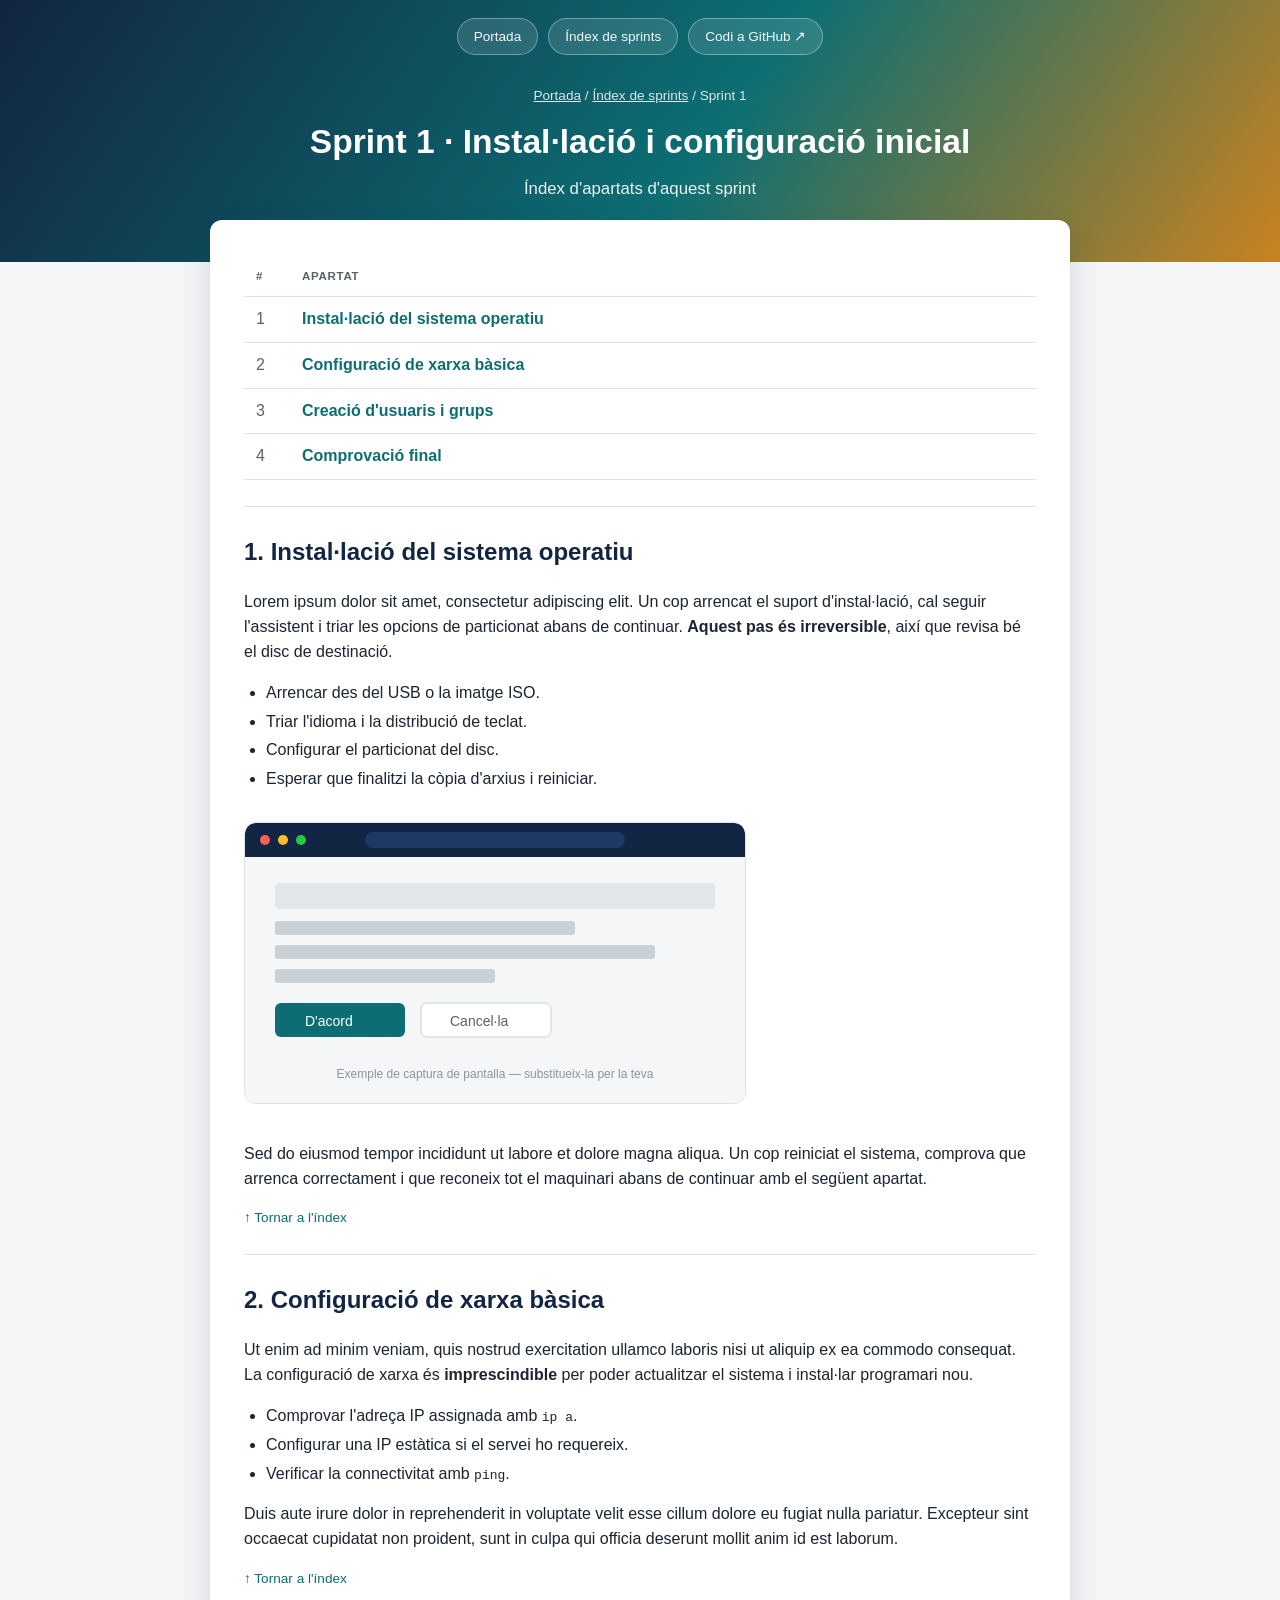
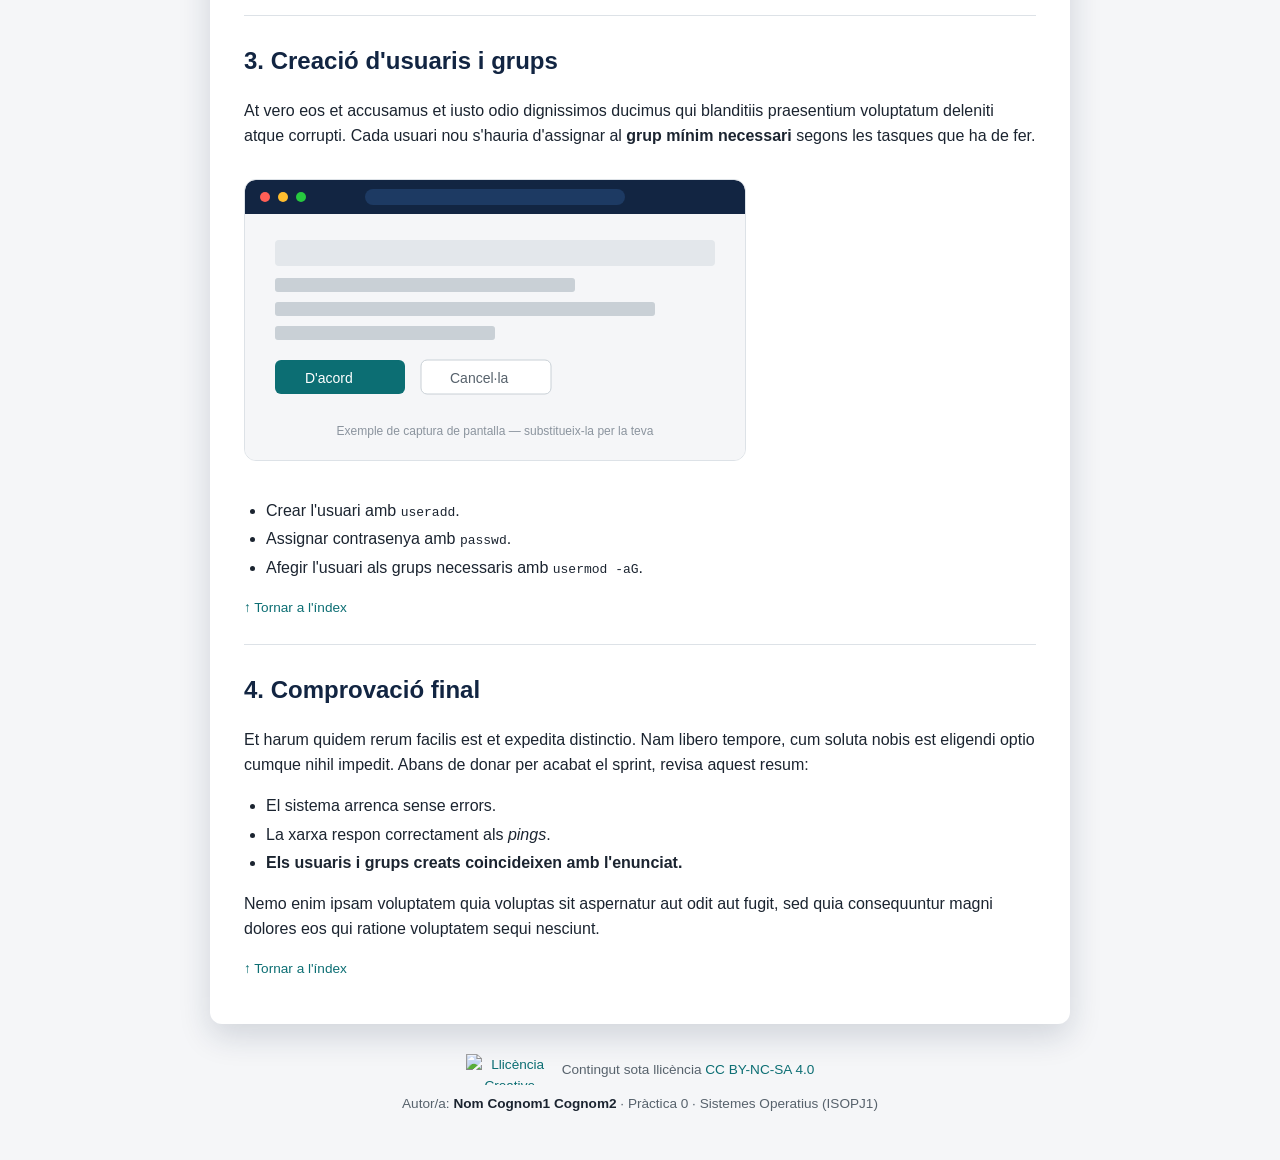
==== sprint1/index.html @ af1b6d96 "Add files via upload Pràctica 0: estructura inicial." ====
<!DOCTYPE html>
<html lang="ca">
<head>
<meta charset="UTF-8">
<meta name="viewport" content="width=device-width, initial-scale=1.0">
<title>Sprint 1 · Instal·lació i configuració inicial</title>
<link rel="stylesheet" href="../css/estils.css">
</head>
<body>

<header class="hero">
  <nav class="hero-nav">
    <a href="../index.html">Portada</a>
    <a href="../sprints.html">Índex de sprints</a>
    <a href="https://github.com/" target="_blank" rel="noopener">Codi a GitHub ↗</a>
  </nav>
  <div class="hero-titol">
    <p class="miguetes"><a href="../index.html">Portada</a> / <a href="../sprints.html">Índex de sprints</a> / Sprint 1</p>
    <h1>Sprint 1 · Instal·lació i configuració inicial</h1>
    <p class="subtitol">Índex d'apartats d'aquest sprint</p>
  </div>
</header>

<main class="contenidor">
  <section class="panell">
    <a id="index-apartats"></a>
    <table class="taula-apartats">
      <thead>
        <tr><th>#</th><th>Apartat</th></tr>
      </thead>
      <tbody>
        <tr><td>1</td><td><a href="#apartat1">Instal·lació del sistema operatiu</a></td></tr>
        <tr><td>2</td><td><a href="#apartat2">Configuració de xarxa bàsica</a></td></tr>
        <tr><td>3</td><td><a href="#apartat3">Creació d'usuaris i grups</a></td></tr>
        <tr><td>4</td><td><a href="#apartat4">Comprovació final</a></td></tr>
      </tbody>
    </table>

    <article class="apartat" id="apartat1">
      <h2>1. Instal·lació del sistema operatiu</h2>
      <p>Lorem ipsum dolor sit amet, consectetur adipiscing elit. Un cop arrencat
         el suport d'instal·lació, cal seguir l'assistent i triar les opcions de
         particionat abans de continuar. <strong>Aquest pas és irreversible</strong>,
         així que revisa bé el disc de destinació.</p>
      <ul>
        <li>Arrencar des del USB o la imatge ISO.</li>
        <li>Triar l'idioma i la distribució de teclat.</li>
        <li>Configurar el particionat del disc.</li>
        <li>Esperar que finalitzi la còpia d'arxius i reiniciar.</li>
      </ul>
      <img src="../img/exemple.svg" alt="Exemple de captura de pantalla de l'assistent d'instal·lació">
      <p>Sed do eiusmod tempor incididunt ut labore et dolore magna aliqua.
         Un cop reiniciat el sistema, comprova que arrenca correctament i que
         reconeix tot el maquinari abans de continuar amb el següent apartat.</p>
      <p class="tornar-index"><a href="#index-apartats">↑ Tornar a l'índex</a></p>
    </article>
    <article class="apartat" id="apartat2">
      <h2>2. Configuració de xarxa bàsica</h2>
      <p>Ut enim ad minim veniam, quis nostrud exercitation ullamco laboris nisi
         ut aliquip ex ea commodo consequat. La configuració de xarxa és
         <strong>imprescindible</strong> per poder actualitzar el sistema i
         instal·lar programari nou.</p>
      <ul>
        <li>Comprovar l'adreça IP assignada amb <code>ip a</code>.</li>
        <li>Configurar una IP estàtica si el servei ho requereix.</li>
        <li>Verificar la connectivitat amb <code>ping</code>.</li>
      </ul>
      <p>Duis aute irure dolor in reprehenderit in voluptate velit esse cillum
         dolore eu fugiat nulla pariatur. Excepteur sint occaecat cupidatat non
         proident, sunt in culpa qui officia deserunt mollit anim id est laborum.</p>
      <p class="tornar-index"><a href="#index-apartats">↑ Tornar a l'índex</a></p>
    </article>
    <article class="apartat" id="apartat3">
      <h2>3. Creació d'usuaris i grups</h2>
      <p>At vero eos et accusamus et iusto odio dignissimos ducimus qui
         blanditiis praesentium voluptatum deleniti atque corrupti. Cada
         usuari nou s'hauria d'assignar al <strong>grup mínim necessari</strong>
         segons les tasques que ha de fer.</p>
      <img src="../img/exemple.svg" alt="Exemple de captura de pantalla de la gestió d'usuaris">
      <ul>
        <li>Crear l'usuari amb <code>useradd</code>.</li>
        <li>Assignar contrasenya amb <code>passwd</code>.</li>
        <li>Afegir l'usuari als grups necessaris amb <code>usermod -aG</code>.</li>
      </ul>
      <p class="tornar-index"><a href="#index-apartats">↑ Tornar a l'índex</a></p>
    </article>
    <article class="apartat" id="apartat4">
      <h2>4. Comprovació final</h2>
      <p>Et harum quidem rerum facilis est et expedita distinctio. Nam libero
         tempore, cum soluta nobis est eligendi optio cumque nihil impedit.
         Abans de donar per acabat el sprint, revisa aquest resum:</p>
      <ul>
        <li>El sistema arrenca sense errors.</li>
        <li>La xarxa respon correctament als <em>pings</em>.</li>
        <li><strong>Els usuaris i grups creats coincideixen amb l'enunciat.</strong></li>
      </ul>
      <p>Nemo enim ipsam voluptatem quia voluptas sit aspernatur aut odit aut
         fugit, sed quia consequuntur magni dolores eos qui ratione voluptatem
         sequi nesciunt.</p>
      <p class="tornar-index"><a href="#index-apartats">↑ Tornar a l'índex</a></p>
    </article>
  </section>
</main>

<footer class="peu">
  <p class="peu-llicencia">
    <a href="https://creativecommons.org/licenses/by-nc-sa/4.0/deed.ca" target="_blank" rel="license noopener">
      <img src="https://licensebuttons.net/l/by-nc-sa/4.0/88x31.png" alt="Llicència Creative Commons Reconeixement-NoComercial-CompartirIgual 4.0" width="88" height="31">
    </a>
    <span>Contingut sota llicència <a href="https://creativecommons.org/licenses/by-nc-sa/4.0/deed.ca" target="_blank" rel="license noopener">CC BY-NC-SA 4.0</a></span>
  </p>
  <p class="autoria">Autor/a: <strong>Nom Cognom1 Cognom2</strong> · Pràctica 0 · Sistemes Operatius (ISOPJ1)</p>
</footer>

</body>
</html>
---- css/estils.css ----
/* Full de estils comu per a tot el lloc.
   Enllaça-la sempre igual:
   <link rel="stylesheet" href="../css/estils.css">  (des d'una carpeta de sprint)
   <link rel="stylesheet" href="css/estils.css">      (des de l'arrel) */

:root {
  --mari: #122542;
  --teal: #0c6e73;
  --ambre: #c9821f;
  --tinta: #1b2430;
  --tinta-suau: #57626c;
  --fons: #f5f6f8;
  --blanc: #ffffff;
  --vora: #dde2e7;
  --radi: 12px;
}

* { box-sizing: border-box; }

body {
  margin: 0;
  font-family: "Segoe UI", Roboto, Arial, sans-serif;
  color: var(--tinta);
  background: var(--fons);
  line-height: 1.55;
}

a { color: var(--teal); text-decoration: none; }
a:hover { text-decoration: underline; }

.contenidor {
  max-width: 900px;
  margin: 0 auto;
  padding: 0 20px;
}

/* ---------- Capçalera / hero (present a totes les pàgines) ---------- */
.hero {
  background: linear-gradient(125deg, var(--mari) 0%, var(--teal) 55%, var(--ambre) 100%);
  padding-bottom: 60px;
  color: var(--blanc);
}

.hero-nav {
  display: flex;
  justify-content: center;
  gap: 10px;
  flex-wrap: wrap;
  padding: 18px 20px 0;
}

.hero-nav a {
  color: rgba(255, 255, 255, 0.95);
  background: rgba(255, 255, 255, 0.12);
  border: 1px solid rgba(255, 255, 255, 0.35);
  padding: 7px 16px;
  border-radius: 999px;
  font-size: 0.85rem;
  text-decoration: none;
}
.hero-nav a:hover { background: rgba(255, 255, 255, 0.24); text-decoration: none; }

.hero-titol {
  text-align: center;
  padding: 30px 20px 0;
}

.hero-titol .miguetes {
  font-size: 0.85rem;
  opacity: 0.85;
  margin: 0 0 10px;
}
.hero-titol .miguetes a { color: #fff; text-decoration: underline; }

.hero-titol h1 {
  margin: 0 0 8px;
  font-size: 2.1rem;
  color: #fff;
}

.hero-titol p.subtitol {
  margin: 0;
  opacity: 0.92;
  font-size: 1.05rem;
}

/* ---------- Panell blanc flotant que xafa el hero ---------- */
main { padding-bottom: 50px; }

.panell {
  background: var(--blanc);
  border-radius: var(--radi);
  box-shadow: 0 12px 32px rgba(18, 37, 66, 0.16);
  margin-top: -42px;
  padding: 32px 34px;
  position: relative;
  z-index: 1;
}

/* ---------- Portada ---------- */
.portada-hero { text-align: center; }
.portada-hero img.imatge-portada {
  max-width: 300px;
  width: 100%;
  height: auto;
  margin-bottom: 22px;
}

.fitxa-alumne {
  display: inline-block;
  background: var(--fons);
  border: 1px solid var(--vora);
  border-radius: var(--radi);
  padding: 14px 22px;
  margin: 20px 0;
  text-align: left;
}
.fitxa-alumne p { margin: 3px 0; }
.fitxa-alumne strong { color: var(--mari); }

.boto {
  display: inline-block;
  background: var(--teal);
  color: var(--blanc) !important;
  padding: 12px 26px;
  border-radius: var(--radi);
  font-weight: 600;
  text-decoration: none !important;
  margin-top: 8px;
}
.boto:hover { background: var(--mari); }

/* ---------- Graella de targetes (sprints / apartats) ---------- */
.rejilla-targetes {
  display: grid;
  grid-template-columns: repeat(auto-fit, minmax(220px, 1fr));
  gap: 16px;
  margin: 24px 0 6px;
}

.targeta {
  display: block;
  background: var(--fons);
  border: 1px solid var(--vora);
  border-radius: var(--radi);
  padding: 18px 20px;
  transition: box-shadow 0.15s, transform 0.15s;
}
.targeta:hover {
  box-shadow: 0 4px 14px rgba(12, 110, 115, 0.18);
  transform: translateY(-2px);
  text-decoration: none;
}
.targeta .numero {
  display: inline-block;
  background: var(--teal);
  color: var(--blanc);
  font-size: 0.75rem;
  font-weight: 700;
  padding: 2px 9px;
  border-radius: 999px;
  margin-bottom: 8px;
}
.targeta h3 { margin: 0 0 4px; color: var(--tinta); font-size: 1.05rem; }
.targeta p { margin: 0; color: var(--tinta-suau); font-size: 0.9rem; }

h1, h2 { color: var(--mari); }

.consell {
  color: var(--tinta-suau);
  font-size: 0.9rem;
  margin-top: 18px;
}
.consell code { background: var(--fons); padding: 1px 5px; border-radius: 4px; }

/* ---------- Taula d'apartats (índex intern d'un sprint, amb ancoratges) ---------- */
.taula-apartats {
  width: 100%;
  border-collapse: collapse;
  margin: 6px 0 8px;
}
.taula-apartats th, .taula-apartats td {
  text-align: left;
  padding: 10px 12px;
  border-bottom: 1px solid var(--vora);
}
.taula-apartats th {
  font-size: 0.72rem;
  letter-spacing: 0.06em;
  text-transform: uppercase;
  color: var(--tinta-suau);
}
.taula-apartats td:first-child, .taula-apartats th:first-child { width: 46px; color: var(--tinta-suau); }
.taula-apartats tr:hover td { background: var(--fons); }
.taula-apartats a { font-weight: 600; }

/* ---------- Contingut d'un apartat, dins de la mateixa pàgina ---------- */
.apartat {
  scroll-margin-top: 20px;
  padding-top: 26px;
  margin-top: 26px;
  border-top: 1px solid var(--vora);
}
.apartat h2 { margin-top: 0; }
.apartat img {
  max-width: 100%;
  border-radius: var(--radi);
  border: 1px solid var(--vora);
  margin: 14px 0;
}
.apartat ul { padding-left: 22px; }
.apartat li { margin: 4px 0; }
.tornar-index { font-size: 0.85rem; }

/* ---------- Peu de pàgina: llicència i autoria (fix a totes les pàgines) ---------- */
footer.peu {
  text-align: center;
  color: var(--tinta-suau);
  font-size: 0.85rem;
  padding: 30px 20px 46px;
}
.peu-llicencia {
  display: flex;
  align-items: center;
  justify-content: center;
  gap: 8px;
  flex-wrap: wrap;
  margin: 0 0 8px;
}
.peu-llicencia img { display: block; }
footer.peu .autoria { margin: 0; }
footer.peu .autoria strong { color: var(--tinta); }

/* ---------- Bloc de llicència a la portada ---------- */
.bloc-llicencia {
  border: 1px solid var(--vora);
  border-radius: var(--radi);
  padding: 18px 20px;
  margin-top: 22px;
  text-align: left;
  background: var(--fons);
}
.bloc-llicencia h3 { margin: 0 0 8px; font-size: 1rem; color: var(--mari); }
.bloc-llicencia p { margin: 6px 0; font-size: 0.92rem; }
.bloc-llicencia .badge-cc { display: flex; align-items: center; gap: 10px; margin-top: 10px; }
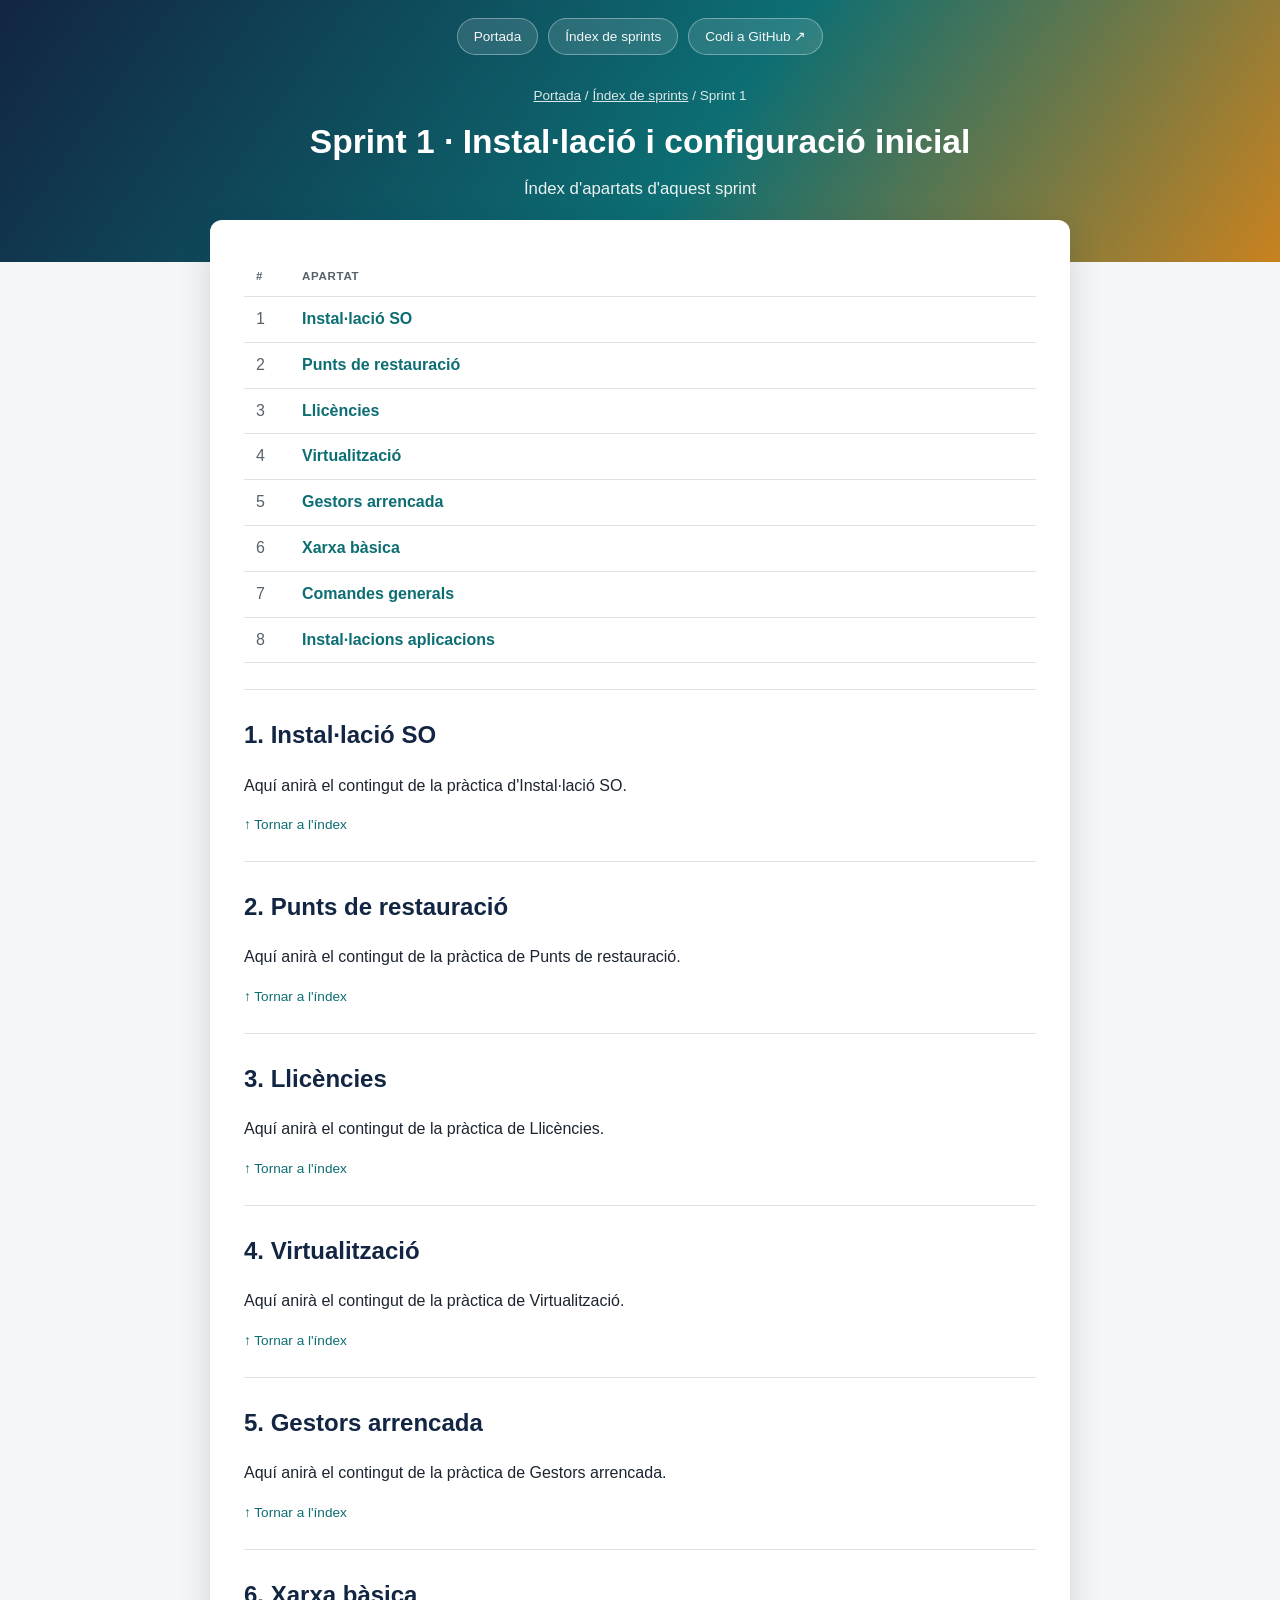
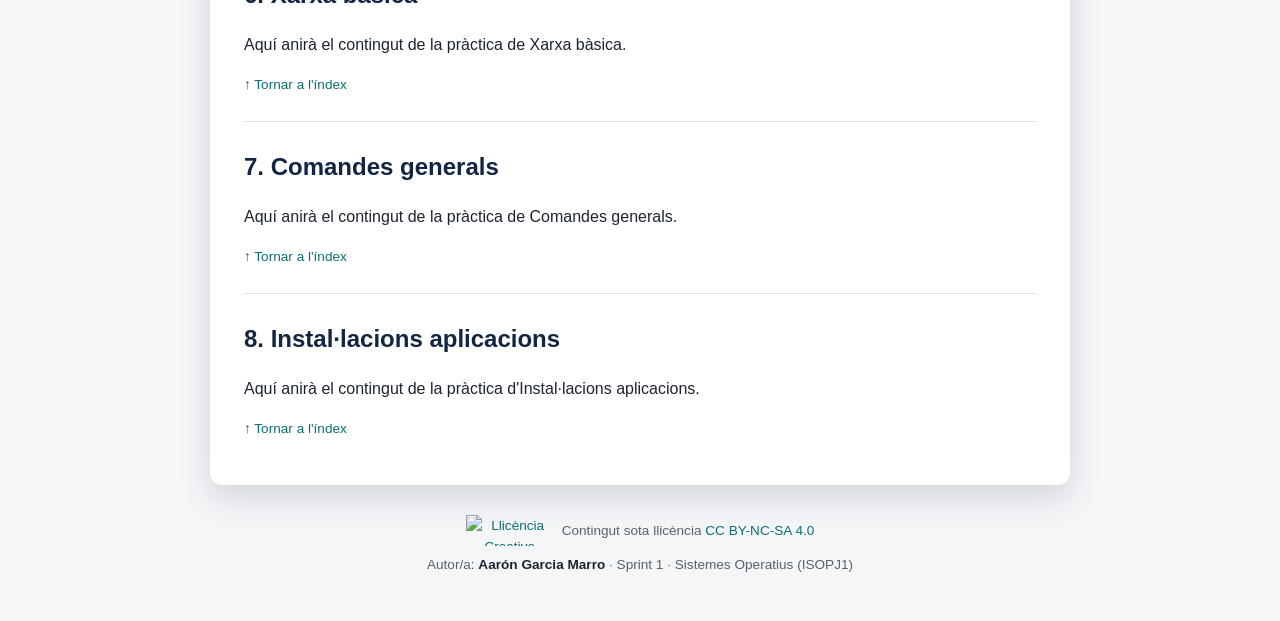
==== commit d227395c: "Refactor Sprint 1 index.html structure and content" ====
--- a/sprint1/index.html
+++ b/sprint1/index.html
@@ -14,8 +14,14 @@
     <a href="../sprints.html">Índex de sprints</a>
     <a href="https://github.com/" target="_blank" rel="noopener">Codi a GitHub ↗</a>
   </nav>
+
   <div class="hero-titol">
-    <p class="miguetes"><a href="../index.html">Portada</a> / <a href="../sprints.html">Índex de sprints</a> / Sprint 1</p>
+    <p class="miguetes">
+      <a href="../index.html">Portada</a> /
+      <a href="../sprints.html">Índex de sprints</a> /
+      Sprint 1
+    </p>
+
     <h1>Sprint 1 · Instal·lació i configuració inicial</h1>
     <p class="subtitol">Índex d'apartats d'aquest sprint</p>
   </div>
@@ -23,93 +29,204 @@
 
 <main class="contenidor">
   <section class="panell">
+
     <a id="index-apartats"></a>
+
+    <!-- ÍNDEX DEL SPRINT 1 -->
     <table class="taula-apartats">
       <thead>
-        <tr><th>#</th><th>Apartat</th></tr>
+        <tr>
+          <th>#</th>
+          <th>Apartat</th>
+        </tr>
       </thead>
+
       <tbody>
-        <tr><td>1</td><td><a href="#apartat1">Instal·lació del sistema operatiu</a></td></tr>
-        <tr><td>2</td><td><a href="#apartat2">Configuració de xarxa bàsica</a></td></tr>
-        <tr><td>3</td><td><a href="#apartat3">Creació d'usuaris i grups</a></td></tr>
-        <tr><td>4</td><td><a href="#apartat4">Comprovació final</a></td></tr>
+        <tr>
+          <td>1</td>
+          <td><a href="#apartat1">Instal·lació SO</a></td>
+        </tr>
+
+        <tr>
+          <td>2</td>
+          <td><a href="#apartat2">Punts de restauració</a></td>
+        </tr>
+
+        <tr>
+          <td>3</td>
+          <td><a href="#apartat3">Llicències</a></td>
+        </tr>
+
+        <tr>
+          <td>4</td>
+          <td><a href="#apartat4">Virtualització</a></td>
+        </tr>
+
+        <tr>
+          <td>5</td>
+          <td><a href="#apartat5">Gestors arrencada</a></td>
+        </tr>
+
+        <tr>
+          <td>6</td>
+          <td><a href="#apartat6">Xarxa bàsica</a></td>
+        </tr>
+
+        <tr>
+          <td>7</td>
+          <td><a href="#apartat7">Comandes generals</a></td>
+        </tr>
+
+        <tr>
+          <td>8</td>
+          <td><a href="#apartat8">Instal·lacions aplicacions</a></td>
+        </tr>
       </tbody>
     </table>
 
+
+    <!-- APARTAT 1 -->
     <article class="apartat" id="apartat1">
-      <h2>1. Instal·lació del sistema operatiu</h2>
-      <p>Lorem ipsum dolor sit amet, consectetur adipiscing elit. Un cop arrencat
-         el suport d'instal·lació, cal seguir l'assistent i triar les opcions de
-         particionat abans de continuar. <strong>Aquest pas és irreversible</strong>,
-         així que revisa bé el disc de destinació.</p>
-      <ul>
-        <li>Arrencar des del USB o la imatge ISO.</li>
-        <li>Triar l'idioma i la distribució de teclat.</li>
-        <li>Configurar el particionat del disc.</li>
-        <li>Esperar que finalitzi la còpia d'arxius i reiniciar.</li>
-      </ul>
-      <img src="../img/exemple.svg" alt="Exemple de captura de pantalla de l'assistent d'instal·lació">
-      <p>Sed do eiusmod tempor incididunt ut labore et dolore magna aliqua.
-         Un cop reiniciat el sistema, comprova que arrenca correctament i que
-         reconeix tot el maquinari abans de continuar amb el següent apartat.</p>
-      <p class="tornar-index"><a href="#index-apartats">↑ Tornar a l'índex</a></p>
-    </article>
+      <h2>1. Instal·lació SO</h2>
+
+      <p>
+        Aquí anirà el contingut de la pràctica d'Instal·lació SO.
+      </p>
+
+      <p class="tornar-index">
+        <a href="#index-apartats">↑ Tornar a l'índex</a>
+      </p>
+    </article>
+
+
+    <!-- APARTAT 2 -->
     <article class="apartat" id="apartat2">
-      <h2>2. Configuració de xarxa bàsica</h2>
-      <p>Ut enim ad minim veniam, quis nostrud exercitation ullamco laboris nisi
-         ut aliquip ex ea commodo consequat. La configuració de xarxa és
-         <strong>imprescindible</strong> per poder actualitzar el sistema i
-         instal·lar programari nou.</p>
-      <ul>
-        <li>Comprovar l'adreça IP assignada amb <code>ip a</code>.</li>
-        <li>Configurar una IP estàtica si el servei ho requereix.</li>
-        <li>Verificar la connectivitat amb <code>ping</code>.</li>
-      </ul>
-      <p>Duis aute irure dolor in reprehenderit in voluptate velit esse cillum
-         dolore eu fugiat nulla pariatur. Excepteur sint occaecat cupidatat non
-         proident, sunt in culpa qui officia deserunt mollit anim id est laborum.</p>
-      <p class="tornar-index"><a href="#index-apartats">↑ Tornar a l'índex</a></p>
-    </article>
+      <h2>2. Punts de restauració</h2>
+
+      <p>
+        Aquí anirà el contingut de la pràctica de Punts de restauració.
+      </p>
+
+      <p class="tornar-index">
+        <a href="#index-apartats">↑ Tornar a l'índex</a>
+      </p>
+    </article>
+
+
+    <!-- APARTAT 3 -->
     <article class="apartat" id="apartat3">
-      <h2>3. Creació d'usuaris i grups</h2>
-      <p>At vero eos et accusamus et iusto odio dignissimos ducimus qui
-         blanditiis praesentium voluptatum deleniti atque corrupti. Cada
-         usuari nou s'hauria d'assignar al <strong>grup mínim necessari</strong>
-         segons les tasques que ha de fer.</p>
-      <img src="../img/exemple.svg" alt="Exemple de captura de pantalla de la gestió d'usuaris">
-      <ul>
-        <li>Crear l'usuari amb <code>useradd</code>.</li>
-        <li>Assignar contrasenya amb <code>passwd</code>.</li>
-        <li>Afegir l'usuari als grups necessaris amb <code>usermod -aG</code>.</li>
-      </ul>
-      <p class="tornar-index"><a href="#index-apartats">↑ Tornar a l'índex</a></p>
-    </article>
+      <h2>3. Llicències</h2>
+
+      <p>
+        Aquí anirà el contingut de la pràctica de Llicències.
+      </p>
+
+      <p class="tornar-index">
+        <a href="#index-apartats">↑ Tornar a l'índex</a>
+      </p>
+    </article>
+
+
+    <!-- APARTAT 4 -->
     <article class="apartat" id="apartat4">
-      <h2>4. Comprovació final</h2>
-      <p>Et harum quidem rerum facilis est et expedita distinctio. Nam libero
-         tempore, cum soluta nobis est eligendi optio cumque nihil impedit.
-         Abans de donar per acabat el sprint, revisa aquest resum:</p>
-      <ul>
-        <li>El sistema arrenca sense errors.</li>
-        <li>La xarxa respon correctament als <em>pings</em>.</li>
-        <li><strong>Els usuaris i grups creats coincideixen amb l'enunciat.</strong></li>
-      </ul>
-      <p>Nemo enim ipsam voluptatem quia voluptas sit aspernatur aut odit aut
-         fugit, sed quia consequuntur magni dolores eos qui ratione voluptatem
-         sequi nesciunt.</p>
-      <p class="tornar-index"><a href="#index-apartats">↑ Tornar a l'índex</a></p>
-    </article>
+      <h2>4. Virtualització</h2>
+
+      <p>
+        Aquí anirà el contingut de la pràctica de Virtualització.
+      </p>
+
+      <p class="tornar-index">
+        <a href="#index-apartats">↑ Tornar a l'índex</a>
+      </p>
+    </article>
+
+
+    <!-- APARTAT 5 -->
+    <article class="apartat" id="apartat5">
+      <h2>5. Gestors arrencada</h2>
+
+      <p>
+        Aquí anirà el contingut de la pràctica de Gestors arrencada.
+      </p>
+
+      <p class="tornar-index">
+        <a href="#index-apartats">↑ Tornar a l'índex</a>
+      </p>
+    </article>
+
+
+    <!-- APARTAT 6 -->
+    <article class="apartat" id="apartat6">
+      <h2>6. Xarxa bàsica</h2>
+
+      <p>
+        Aquí anirà el contingut de la pràctica de Xarxa bàsica.
+      </p>
+
+      <p class="tornar-index">
+        <a href="#index-apartats">↑ Tornar a l'índex</a>
+      </p>
+    </article>
+
+
+    <!-- APARTAT 7 -->
+    <article class="apartat" id="apartat7">
+      <h2>7. Comandes generals</h2>
+
+      <p>
+        Aquí anirà el contingut de la pràctica de Comandes generals.
+      </p>
+
+      <p class="tornar-index">
+        <a href="#index-apartats">↑ Tornar a l'índex</a>
+      </p>
+    </article>
+
+
+    <!-- APARTAT 8 -->
+    <article class="apartat" id="apartat8">
+      <h2>8. Instal·lacions aplicacions</h2>
+
+      <p>
+        Aquí anirà el contingut de la pràctica d'Instal·lacions aplicacions.
+      </p>
+
+      <p class="tornar-index">
+        <a href="#index-apartats">↑ Tornar a l'índex</a>
+      </p>
+    </article>
+
   </section>
 </main>
 
+
 <footer class="peu">
   <p class="peu-llicencia">
-    <a href="https://creativecommons.org/licenses/by-nc-sa/4.0/deed.ca" target="_blank" rel="license noopener">
-      <img src="https://licensebuttons.net/l/by-nc-sa/4.0/88x31.png" alt="Llicència Creative Commons Reconeixement-NoComercial-CompartirIgual 4.0" width="88" height="31">
+    <a href="https://creativecommons.org/licenses/by-nc-sa/4.0/deed.ca"
+       target="_blank"
+       rel="license noopener">
+
+      <img
+        src="https://licensebuttons.net/l/by-nc-sa/4.0/88x31.png"
+        alt="Llicència Creative Commons Reconeixement-NoComercial-CompartirIgual 4.0"
+        width="88"
+        height="31">
     </a>
-    <span>Contingut sota llicència <a href="https://creativecommons.org/licenses/by-nc-sa/4.0/deed.ca" target="_blank" rel="license noopener">CC BY-NC-SA 4.0</a></span>
+
+    <span>
+      Contingut sota llicència
+      <a href="https://creativecommons.org/licenses/by-nc-sa/4.0/deed.ca"
+         target="_blank"
+         rel="license noopener">
+        CC BY-NC-SA 4.0
+      </a>
+    </span>
   </p>
-  <p class="autoria">Autor/a: <strong>Nom Cognom1 Cognom2</strong> · Pràctica 0 · Sistemes Operatius (ISOPJ1)</p>
+
+  <p class="autoria">
+    Autor/a: <strong>Aarón Garcia Marro</strong> ·
+    Sprint 1 · Sistemes Operatius (ISOPJ1)
+  </p>
 </footer>
 
 </body>
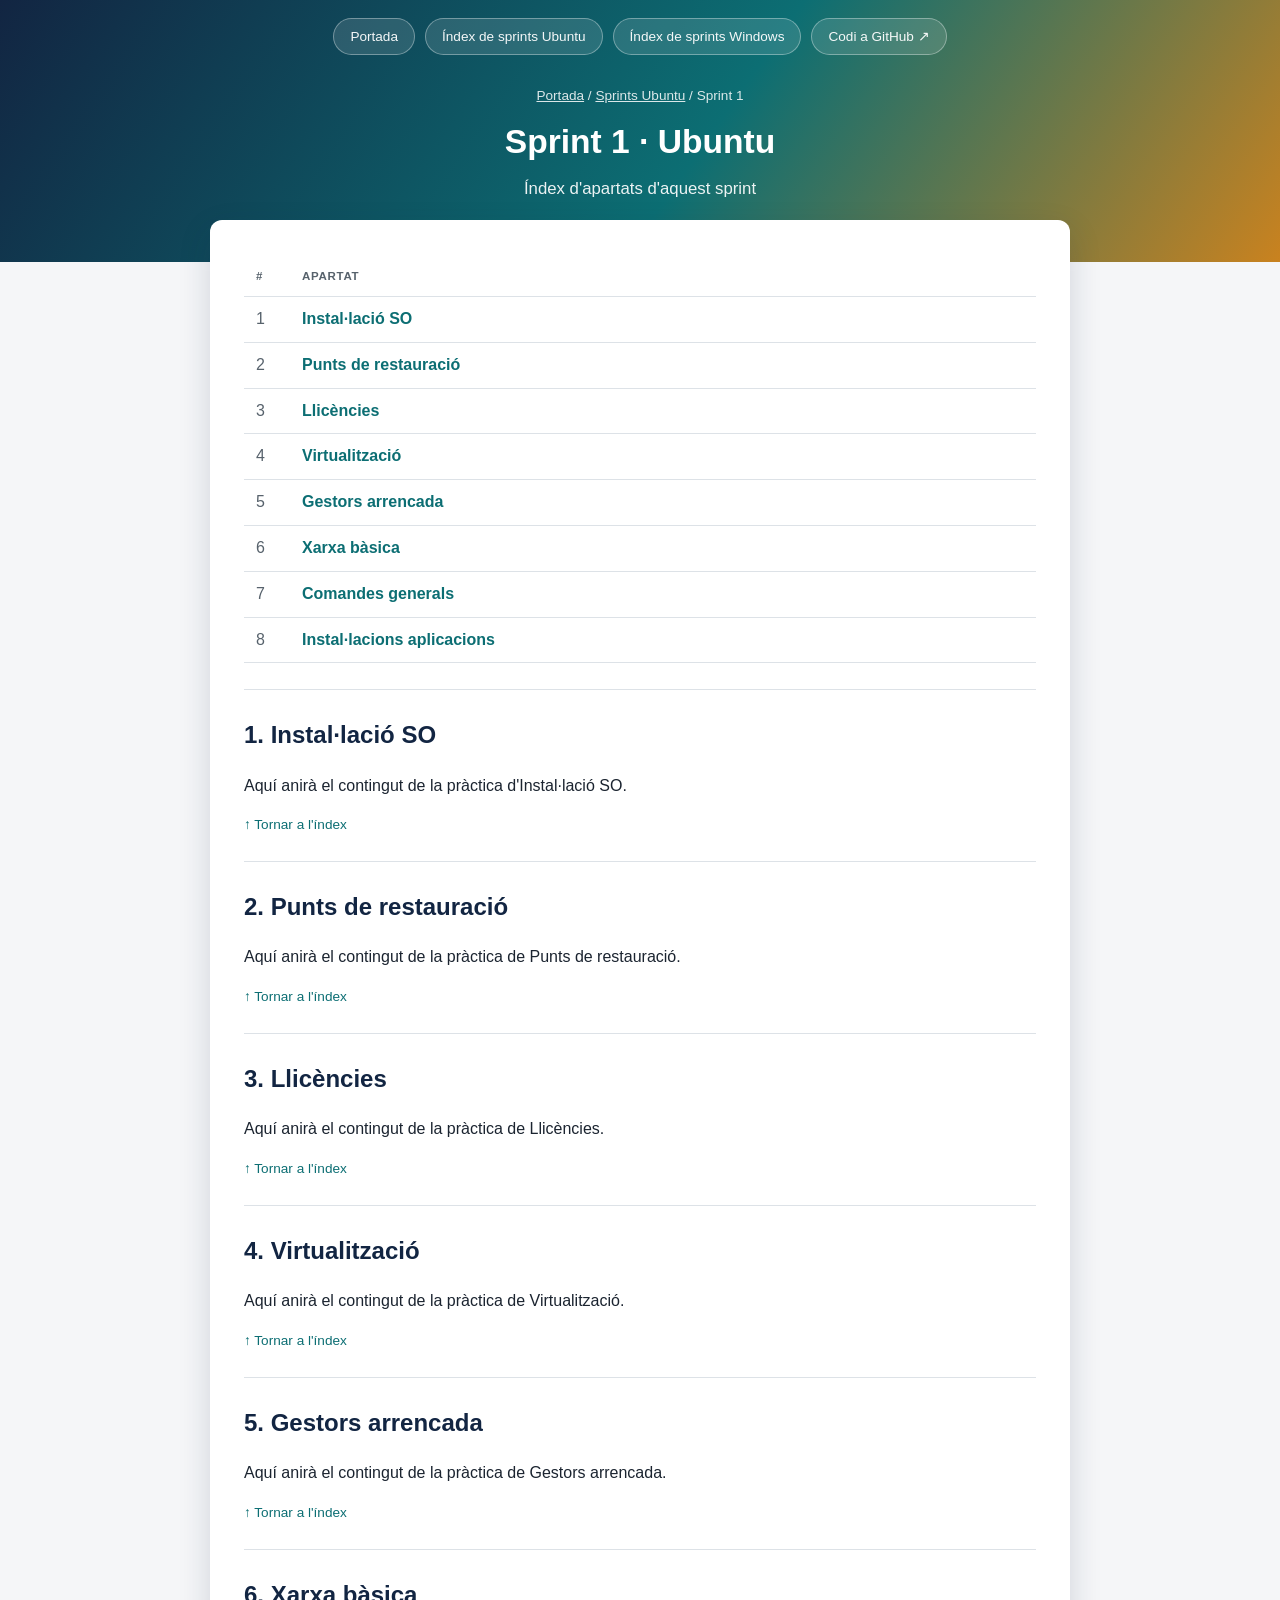
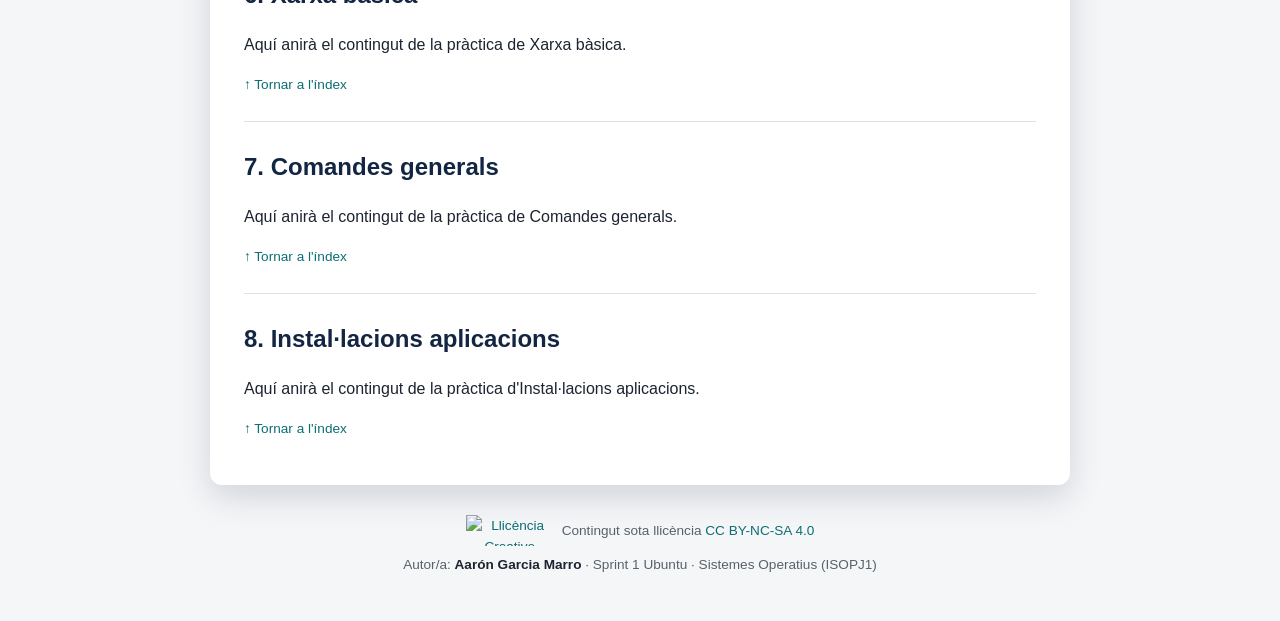
==== commit ffe60fbf: "Update index.html" ====
--- a/sprint1/index.html
+++ b/sprint1/index.html
@@ -3,26 +3,28 @@
 <head>
 <meta charset="UTF-8">
 <meta name="viewport" content="width=device-width, initial-scale=1.0">
-<title>Sprint 1 · Instal·lació i configuració inicial</title>
-<link rel="stylesheet" href="../css/estils.css">
+<title>Sprint 1 Ubuntu · Sistemes Operatius</title>
+<link rel="stylesheet" href="../../css/estils.css">
 </head>
+
 <body>
 
 <header class="hero">
   <nav class="hero-nav">
-    <a href="../index.html">Portada</a>
-    <a href="../sprints.html">Índex de sprints</a>
+    <a href="../../index.html">Portada</a>
+    <a href="../../sprints_ubuntu.html">Índex de sprints Ubuntu</a>
+    <a href="../../sprints_windows.html">Índex de sprints Windows</a>
     <a href="https://github.com/" target="_blank" rel="noopener">Codi a GitHub ↗</a>
   </nav>
 
   <div class="hero-titol">
     <p class="miguetes">
-      <a href="../index.html">Portada</a> /
-      <a href="../sprints.html">Índex de sprints</a> /
+      <a href="../../index.html">Portada</a> /
+      <a href="../../sprints_ubuntu.html">Sprints Ubuntu</a> /
       Sprint 1
     </p>
 
-    <h1>Sprint 1 · Instal·lació i configuració inicial</h1>
+    <h1>Sprint 1 · Ubuntu</h1>
     <p class="subtitol">Índex d'apartats d'aquest sprint</p>
   </div>
 </header>
@@ -32,7 +34,6 @@
 
     <a id="index-apartats"></a>
 
-    <!-- ÍNDEX DEL SPRINT 1 -->
     <table class="taula-apartats">
       <thead>
         <tr>
@@ -84,113 +85,65 @@
       </tbody>
     </table>
 
-
-    <!-- APARTAT 1 -->
     <article class="apartat" id="apartat1">
       <h2>1. Instal·lació SO</h2>
-
-      <p>
-        Aquí anirà el contingut de la pràctica d'Instal·lació SO.
-      </p>
-
+      <p>Aquí anirà el contingut de la pràctica d'Instal·lació SO.</p>
       <p class="tornar-index">
         <a href="#index-apartats">↑ Tornar a l'índex</a>
       </p>
     </article>
 
-
-    <!-- APARTAT 2 -->
     <article class="apartat" id="apartat2">
       <h2>2. Punts de restauració</h2>
-
-      <p>
-        Aquí anirà el contingut de la pràctica de Punts de restauració.
-      </p>
-
+      <p>Aquí anirà el contingut de la pràctica de Punts de restauració.</p>
       <p class="tornar-index">
         <a href="#index-apartats">↑ Tornar a l'índex</a>
       </p>
     </article>
 
-
-    <!-- APARTAT 3 -->
     <article class="apartat" id="apartat3">
       <h2>3. Llicències</h2>
-
-      <p>
-        Aquí anirà el contingut de la pràctica de Llicències.
-      </p>
-
+      <p>Aquí anirà el contingut de la pràctica de Llicències.</p>
       <p class="tornar-index">
         <a href="#index-apartats">↑ Tornar a l'índex</a>
       </p>
     </article>
 
-
-    <!-- APARTAT 4 -->
     <article class="apartat" id="apartat4">
       <h2>4. Virtualització</h2>
-
-      <p>
-        Aquí anirà el contingut de la pràctica de Virtualització.
-      </p>
-
+      <p>Aquí anirà el contingut de la pràctica de Virtualització.</p>
       <p class="tornar-index">
         <a href="#index-apartats">↑ Tornar a l'índex</a>
       </p>
     </article>
 
-
-    <!-- APARTAT 5 -->
     <article class="apartat" id="apartat5">
       <h2>5. Gestors arrencada</h2>
-
-      <p>
-        Aquí anirà el contingut de la pràctica de Gestors arrencada.
-      </p>
-
+      <p>Aquí anirà el contingut de la pràctica de Gestors arrencada.</p>
       <p class="tornar-index">
         <a href="#index-apartats">↑ Tornar a l'índex</a>
       </p>
     </article>
 
-
-    <!-- APARTAT 6 -->
     <article class="apartat" id="apartat6">
       <h2>6. Xarxa bàsica</h2>
-
-      <p>
-        Aquí anirà el contingut de la pràctica de Xarxa bàsica.
-      </p>
-
+      <p>Aquí anirà el contingut de la pràctica de Xarxa bàsica.</p>
       <p class="tornar-index">
         <a href="#index-apartats">↑ Tornar a l'índex</a>
       </p>
     </article>
 
-
-    <!-- APARTAT 7 -->
     <article class="apartat" id="apartat7">
       <h2>7. Comandes generals</h2>
-
-      <p>
-        Aquí anirà el contingut de la pràctica de Comandes generals.
-      </p>
-
+      <p>Aquí anirà el contingut de la pràctica de Comandes generals.</p>
       <p class="tornar-index">
         <a href="#index-apartats">↑ Tornar a l'índex</a>
       </p>
     </article>
 
-
-    <!-- APARTAT 8 -->
     <article class="apartat" id="apartat8">
       <h2>8. Instal·lacions aplicacions</h2>
-
-      <p>
-        Aquí anirà el contingut de la pràctica d'Instal·lacions aplicacions.
-      </p>
-
+      <p>Aquí anirà el contingut de la pràctica d'Instal·lacions aplicacions.</p>
       <p class="tornar-index">
         <a href="#index-apartats">↑ Tornar a l'índex</a>
       </p>
@@ -199,13 +152,11 @@
   </section>
 </main>
 
-
 <footer class="peu">
   <p class="peu-llicencia">
     <a href="https://creativecommons.org/licenses/by-nc-sa/4.0/deed.ca"
        target="_blank"
        rel="license noopener">
-
       <img
         src="https://licensebuttons.net/l/by-nc-sa/4.0/88x31.png"
         alt="Llicència Creative Commons Reconeixement-NoComercial-CompartirIgual 4.0"
@@ -225,7 +176,7 @@
 
   <p class="autoria">
     Autor/a: <strong>Aarón Garcia Marro</strong> ·
-    Sprint 1 · Sistemes Operatius (ISOPJ1)
+    Sprint 1 Ubuntu · Sistemes Operatius (ISOPJ1)
   </p>
 </footer>
 
